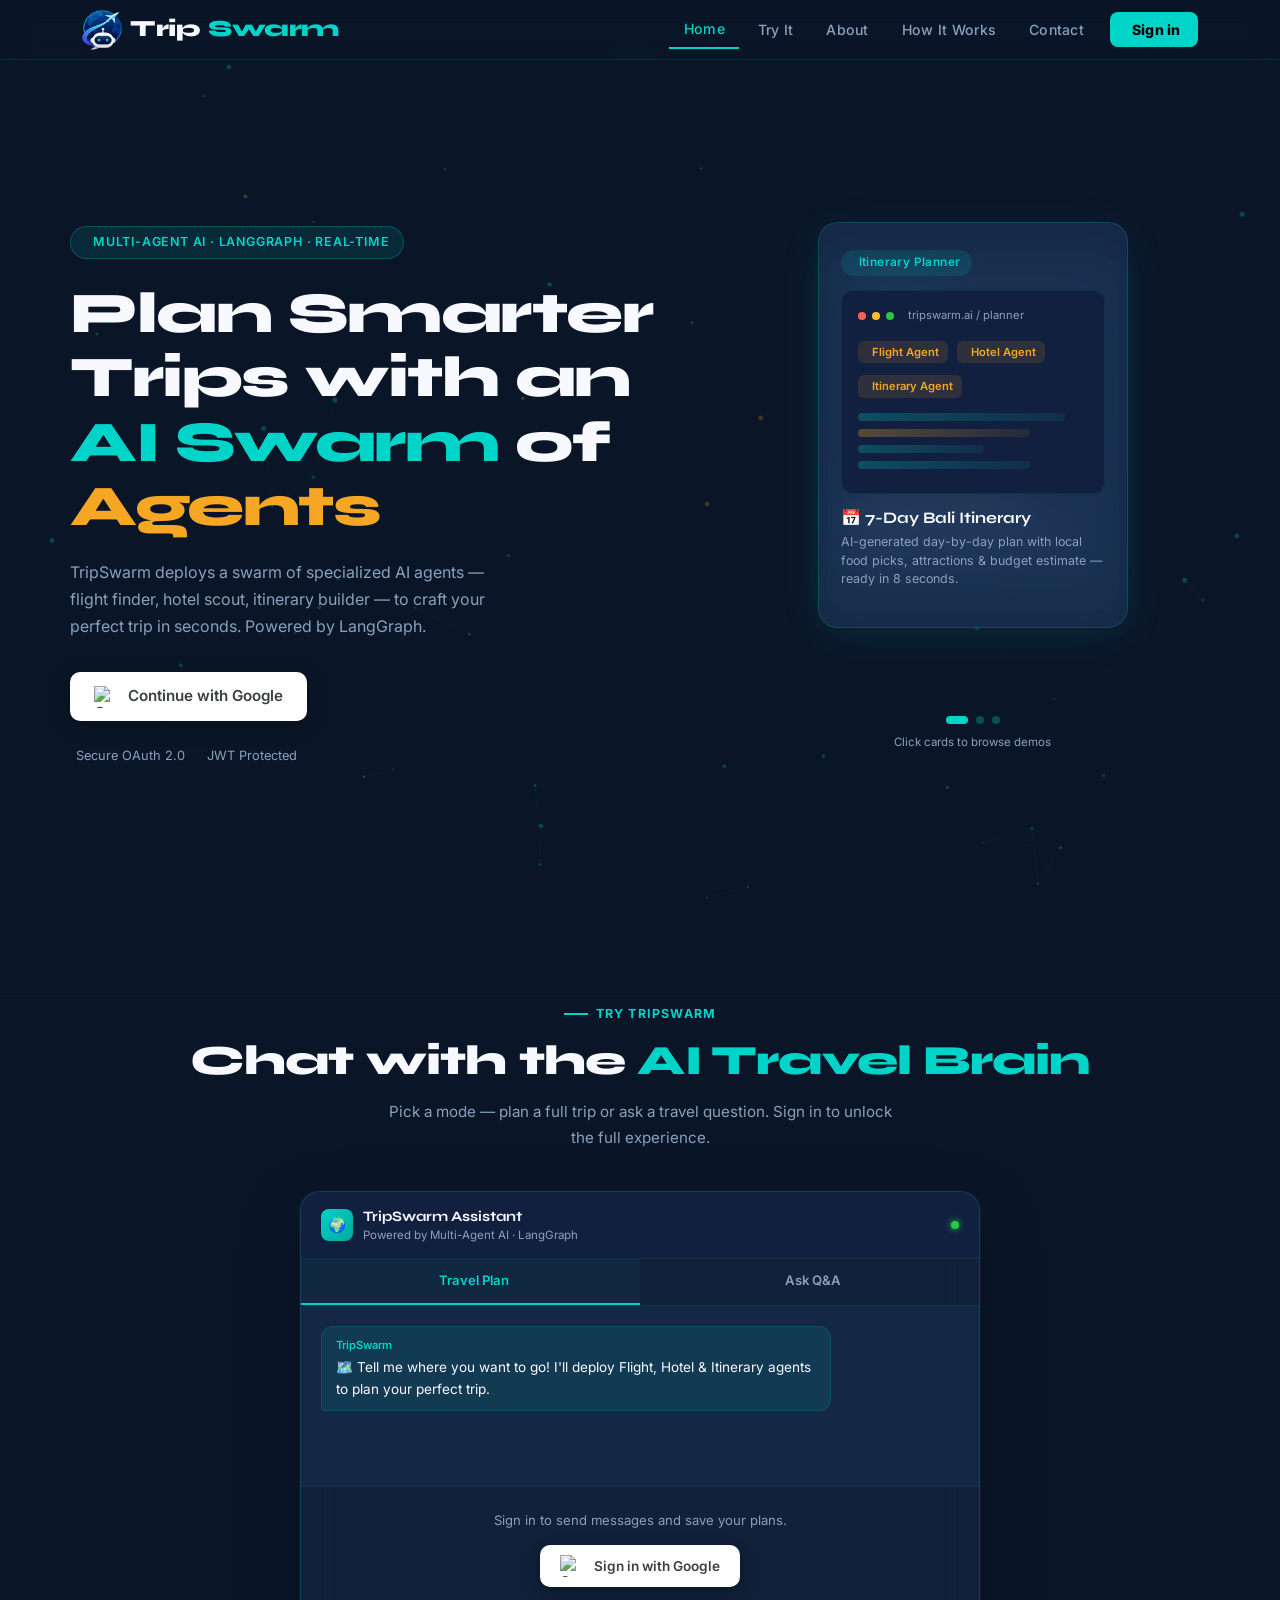
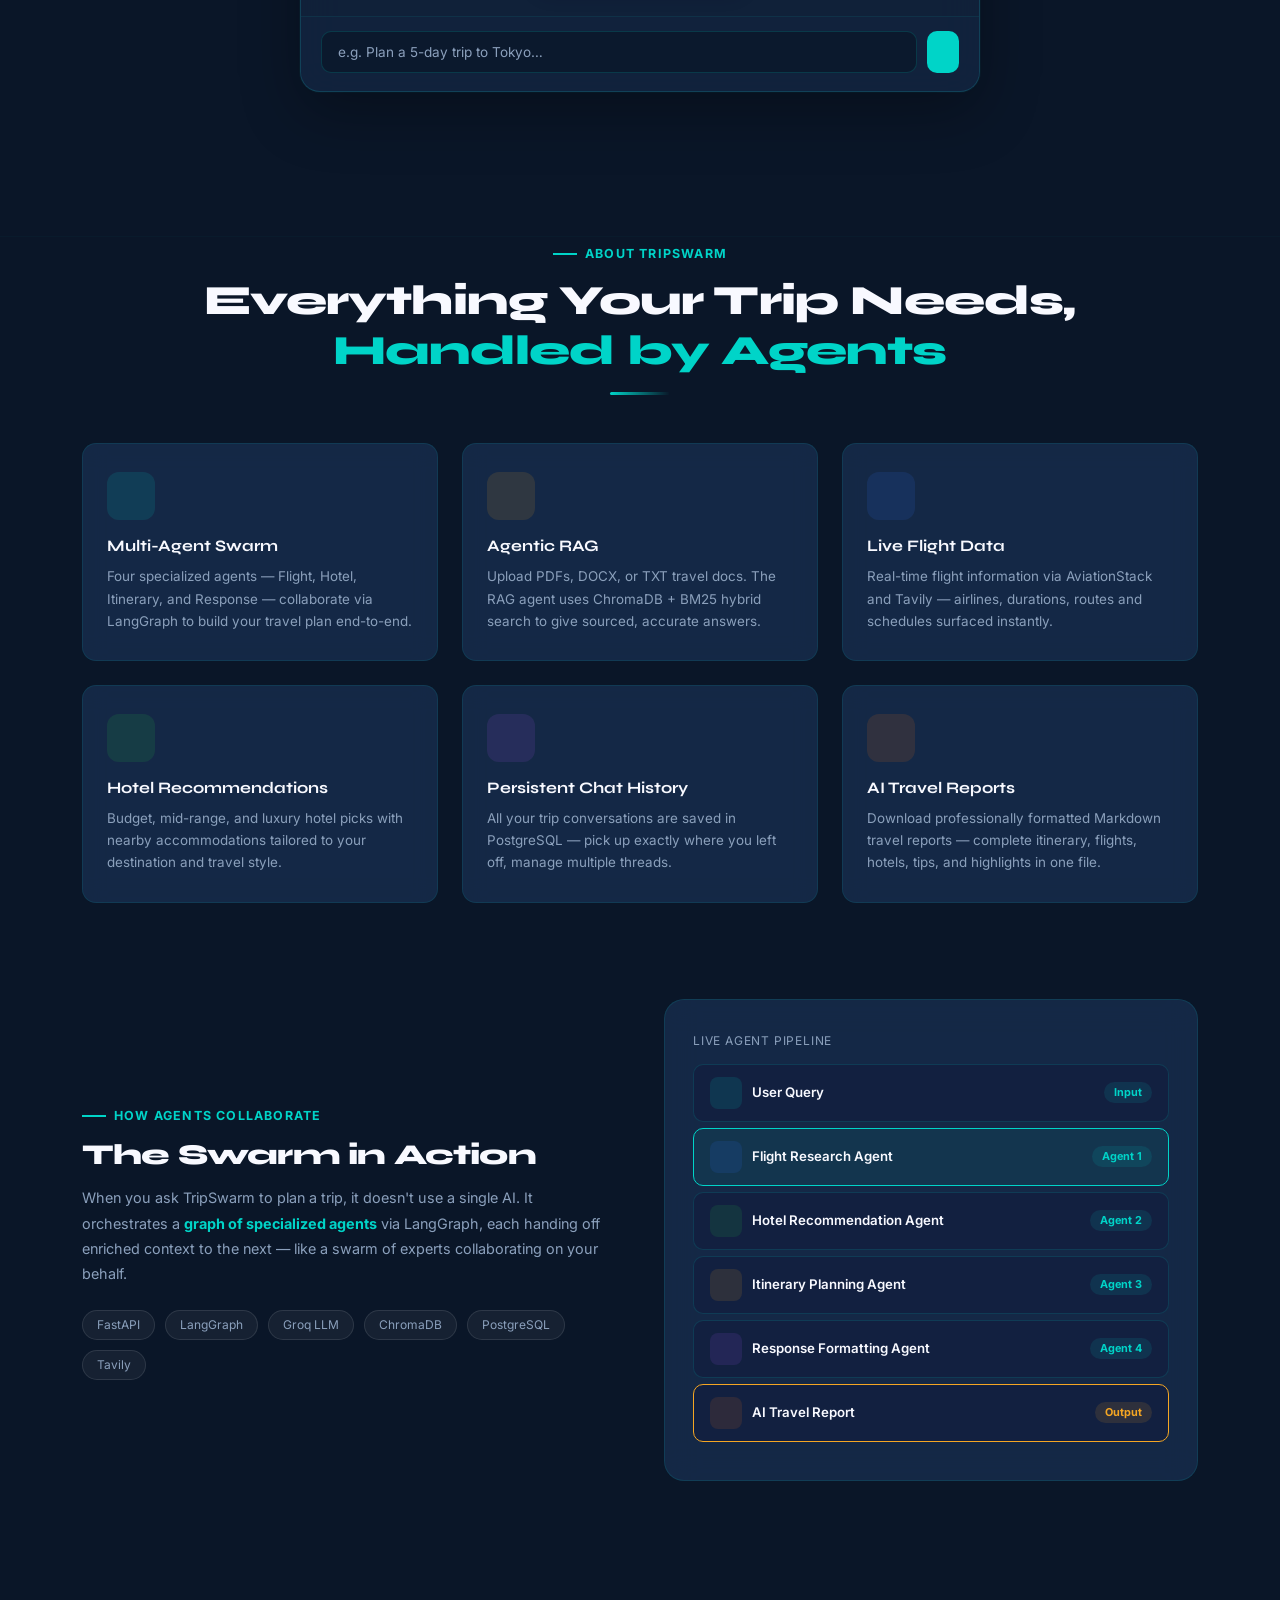
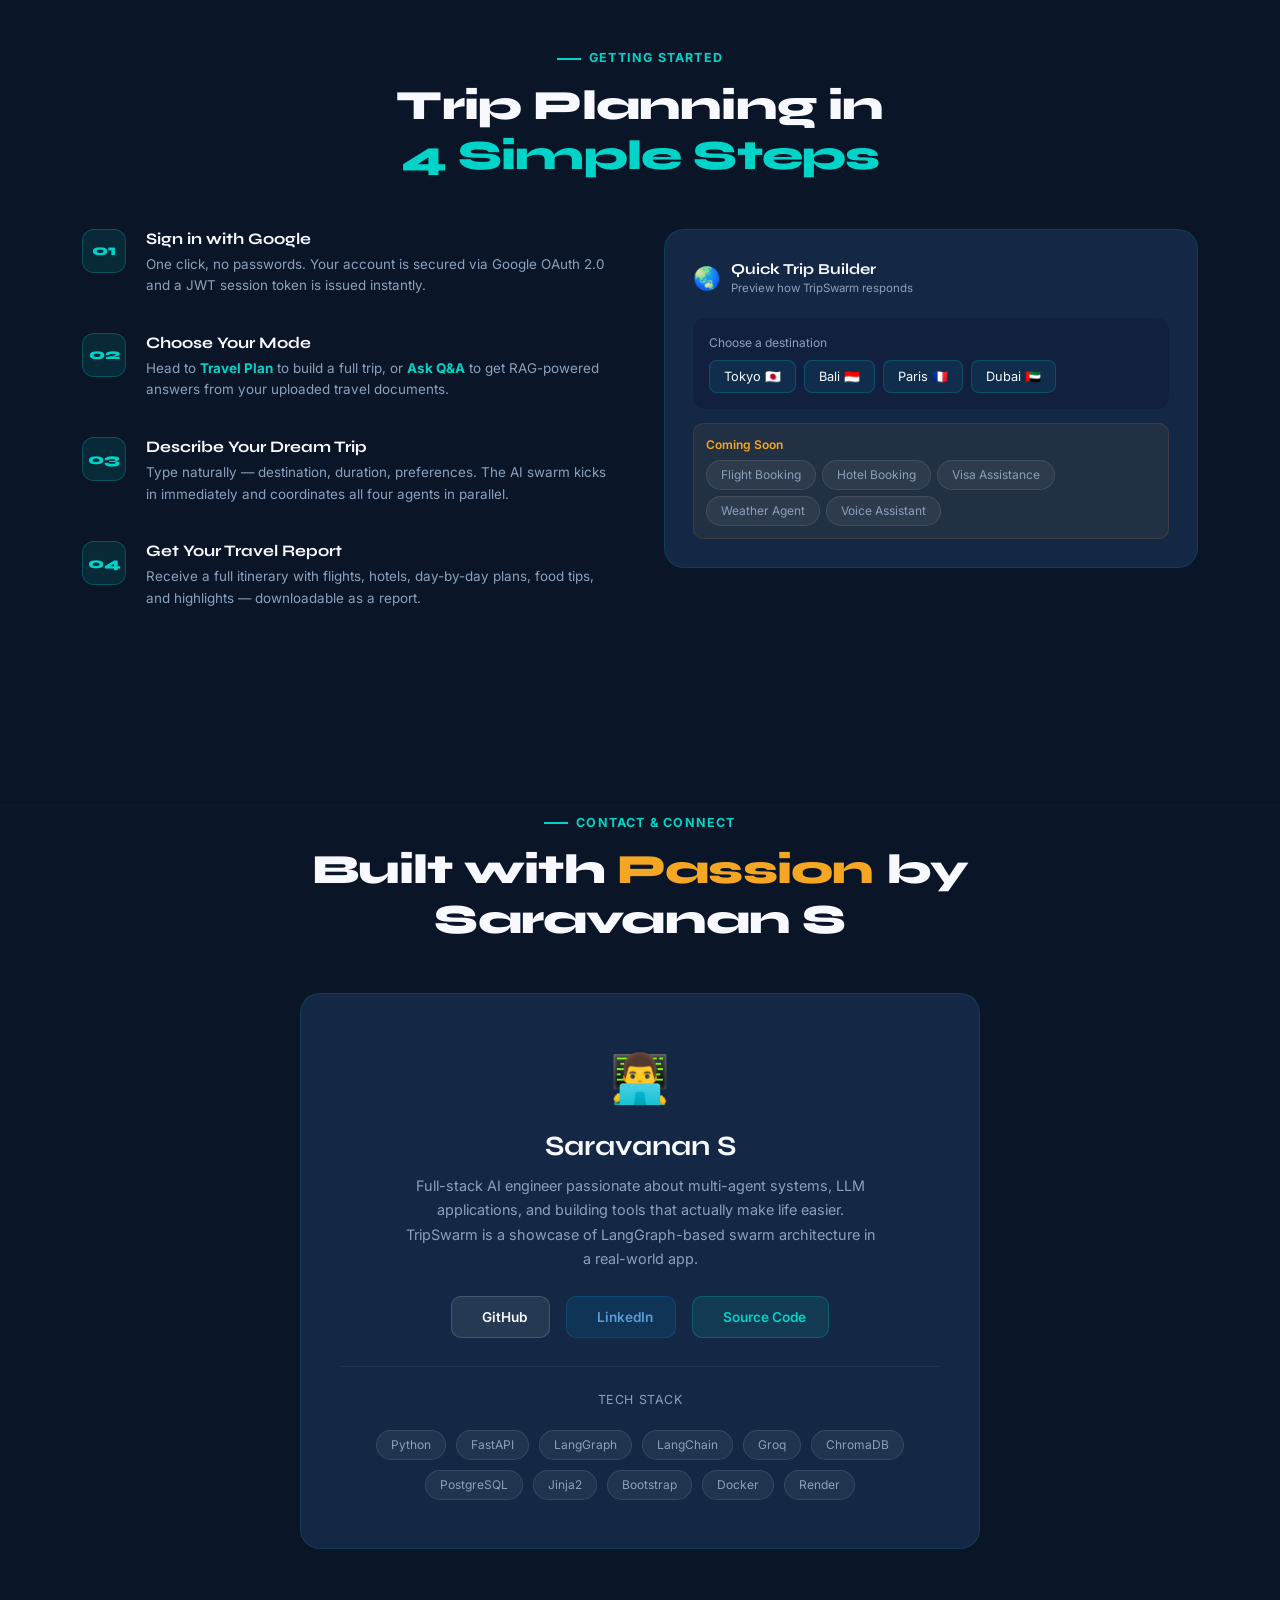
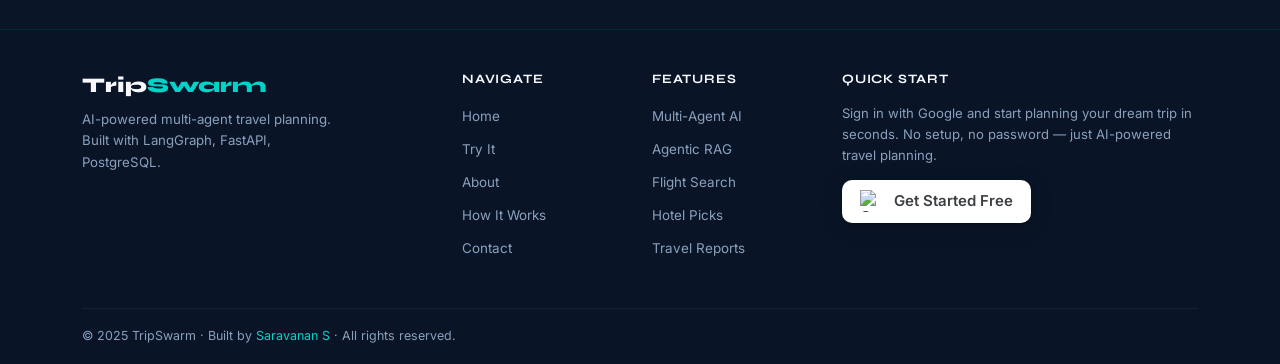
==== templates/index.html @ 218baf34 "Initial Commit" ====
<!DOCTYPE html>
<html lang="en">
<head>
  <meta charset="UTF-8" />
  <meta name="viewport" content="width=device-width, initial-scale=1.0" />
  <title>TripSwarm – AI-Powered Multi-Agent Travel Planner</title>

  <link rel="stylesheet" href="https://cdnjs.cloudflare.com/ajax/libs/bootstrap/5.3.2/css/bootstrap.min.css" />
  <link rel="stylesheet" href="https://cdnjs.cloudflare.com/ajax/libs/bootstrap-icons/1.11.3/font/bootstrap-icons.min.css" />
  <link href="https://fonts.googleapis.com/css2?family=Syne:wght@400;600;700;800&family=Inter:wght@300;400;500;600&display=swap" rel="stylesheet" />
  <link rel="stylesheet" href="/static/css/home.css" rel="stylesheet"/>

</head>
<body>

<canvas id="swarm-canvas"></canvas>

<!-- Terms Modal -->

<div id="terms-modal" role="dialog" aria-modal="true" aria-labelledby="terms-title">
  <div class="terms-modal-inner">
    <h2 id="terms-title">Before you continue</h2>
    <p class="terms-sub">TripSwarm will access the following from your Google account to create and manage your profile:</p>

    <div class="terms-perm-item">
      <span class="icon">👤</span>
      <div>
        <p class="perm-title">Full name</p>
        <p class="perm-sub">Used to personalise your experience</p>
      </div>
    </div>
    <div class="terms-perm-item">
      <span class="icon">✉️</span>
      <div>
        <p class="perm-title">Email address</p>
        <p class="perm-sub">Used as your account identifier</p>
      </div>
    </div>
    <div class="terms-perm-item">
      <span class="icon">🖼️</span>
      <div>
        <p class="perm-title">Profile picture</p>
        <p class="perm-sub">Displayed on your account avatar</p>
      </div>
    </div>

    <p class="terms-note">
      We never sell your data or share it with third parties.<br>
      By continuing you agree to our <a href="/terms">Terms of Service</a>.
    </p>

    <div class="terms-btn-row">
      <button class="terms-cancel" onclick="closeTermsModal()">Cancel</button>
      <a id="terms-agree-btn" href="/auth/login" class="terms-agree">Agree &amp; Continue</a>
    </div>
  </div>
</div>

<!-- Navbar -->

<nav class="ts-navbar" id="mainNav">
  <div class="container">
    <div class="d-flex align-items-center justify-content-between w-100">

      <a class="navbar-brand d-flex align-items-center gap-2" href="/">
        <img
          src="/static/images/Trip_Swarm_Logo.png"
          height="40px"
          width="40px"
          alt="Trip Swarm"
          class="brand-logo"
          onerror="this.style.display='none'; document.getElementById('brand-fb').style.display='flex';"
        />
        Trip<span>Swarm</span>
      </a>

      <!-- Desktop Nav -->

      <ul class="navbar-nav d-none d-lg-flex flex-row align-items-center gap-1 mb-0">
        <li class="nav-item"><a class="nav-link active" href="#home">Home</a></li>
        <li class="nav-item"><a class="nav-link" href="#try-it">Try It</a></li>
        <li class="nav-item"><a class="nav-link" href="#about">About</a></li>
        <li class="nav-item"><a class="nav-link" href="#how-it-works">How It Works</a></li>
        <li class="nav-item"><a class="nav-link" href="#contact">Contact</a></li>
        <li class="nav-item ms-2" id="nav-auth-area">
          <!-- Injected by JS based on session -->
        </li>
      </ul>

      <!-- Mobile Toggler -->

      <button class="navbar-toggler d-lg-none" type="button" data-bs-toggle="collapse" data-bs-target="#mobileMenu">
        <span class="navbar-toggler-icon"></span>
      </button>
    </div>

    <!-- Mobile Menu -->

    <div class="collapse" id="mobileMenu">
      <ul class="navbar-nav pt-3 pb-2 d-flex flex-column gap-1">
        <li class="nav-item"><a class="nav-link" href="#home" onclick="closeMobileMenu()">Home</a></li>
        <li class="nav-item"><a class="nav-link" href="#try-it" onclick="closeMobileMenu()">Try It</a></li>
        <li class="nav-item"><a class="nav-link" href="#about" onclick="closeMobileMenu()">About</a></li>
        <li class="nav-item"><a class="nav-link" href="#how-it-works" onclick="closeMobileMenu()">How It Works</a></li>
        <li class="nav-item"><a class="nav-link" href="#contact" onclick="closeMobileMenu()">Contact</a></li>
        <li class="nav-item mt-2" id="mobile-auth-area">
          <!-- Injected by JS -->
        </li>
      </ul>
    </div>
  </div>
</nav>

<!-- Hero Section -->

<section id="home">
  <div class="container">
    <div class="row align-items-center g-4">

      <!-- Left -->

      <div class="col-lg-7 hero-left reveal">
        <div class="hero-eyebrow">
          <i class="bi bi-lightning-charge-fill"></i>
          Multi-Agent AI · LangGraph · Real-time
        </div>
        <h1 class="hero-title">
          Plan Smarter<br>Trips with an<br>
          <span class="accent">AI Swarm</span> of<br>
          <span class="accent-gold">Agents</span>
        </h1>
        <p class="hero-sub">
          TripSwarm deploys a swarm of specialized AI agents — flight finder, hotel scout, itinerary builder — to craft your perfect trip in seconds. Powered by LangGraph.
        </p>

        <div id="hero-cta-area">
          <!-- Injected by JS -->
        </div>

        <div class="hero-trust" id="hero-trust">
          <div class="hero-trust-pill"><i class="bi bi-shield-lock-fill"></i><span>Secure OAuth 2.0</span></div>
          <div class="hero-trust-pill"><i class="bi bi-lock-fill"></i><span>JWT Protected</span></div>
        </div>
      </div>

      <!-- RIGHT: Carousel -->

      <div class="col-lg-5 hero-right reveal" style="transition-delay:0.1s;">
        <div class="demo-carousel-wrap" id="demoCarousel">
          <div class="demo-card active" data-index="0">
            <div class="card-tag"><i class="bi bi-calendar3"></i> Itinerary Planner</div>
            <div class="card-screen">
              <div class="card-screen-header">
                <div class="dot dot-r"></div><div class="dot dot-y"></div><div class="dot dot-g"></div>
                <span style="color:var(--muted);font-size:0.7rem;margin-left:8px;">tripswarm.ai / planner</span>
              </div>
              <div class="agent-badge"><i class="bi bi-robot"></i> Flight Agent</div>
              <div class="agent-badge"><i class="bi bi-building"></i> Hotel Agent</div>
              <div class="agent-badge"><i class="bi bi-map"></i> Itinerary Agent</div>
              <div style="margin-top:10px;">
                <div class="mock-line long"></div><div class="mock-line med gold"></div>
                <div class="mock-line short"></div><div class="mock-line med"></div>
              </div>
            </div>
            <h3 class="card-title">📅 7-Day Bali Itinerary</h3>
            <p class="card-desc">AI-generated day-by-day plan with local food picks, attractions & budget estimate — ready in 8 seconds.</p>
          </div>
          <div class="demo-card behind1" data-index="1">
            <div class="card-tag"><i class="bi bi-chat-dots"></i> Travel Q&A</div>
            <div class="card-screen">
              <div class="card-screen-header">
                <div class="dot dot-r"></div><div class="dot dot-y"></div><div class="dot dot-g"></div>
                <span style="color:var(--muted);font-size:0.7rem;margin-left:8px;">RAG · ChromaDB + BM25</span>
              </div>
              <div style="font-size:0.72rem;color:var(--muted);margin-bottom:8px;"><span style="color:var(--teal);">You:</span> What's the visa policy for India → Japan?</div>
              <div style="font-size:0.72rem;color:var(--white);"><span style="color:var(--gold);">TripSwarm:</span> Indian passport holders can obtain a Japan tourist visa (Tanki)...</div>
              <div class="mock-line long" style="margin-top:10px;"></div><div class="mock-line short"></div>
            </div>
            <h3 class="card-title">🔍 Agentic RAG Q&A</h3>
            <p class="card-desc">Upload your travel docs. Ask anything. Hybrid semantic + keyword search gives accurate, sourced answers.</p>
          </div>
         
          <div class="demo-card behind2" data-index="2">
            <div class="card-tag"><i class="bi bi-airplane"></i> Flight Finder</div>
            <div class="card-screen">
              <div class="card-screen-header">
                <div class="dot dot-r"></div><div class="dot dot-y"></div><div class="dot dot-g"></div>
                <span style="color:var(--muted);font-size:0.7rem;margin-left:8px;">AviationStack · Tavily</span>
              </div>
              <div style="display:flex;align-items:center;justify-content:space-between;margin-bottom:10px;">
                <span style="font-size:0.82rem;font-weight:700;">MAA → NRT</span>
                <span style="font-size:0.7rem;color:var(--teal);">Multiple carriers</span>
              </div>
              <div class="mock-line long gold"></div><div class="mock-line med"></div>
              <div style="font-size:0.7rem;color:var(--muted);margin-top:8px;">IndiGo · Air Asia · Singapore Airlines...</div>
            </div>
            <h3 class="card-title">✈️ Live Flight Search</h3>
            
            <p class="card-desc">Real-time flight data — airlines, durations, routes and schedules — surfaced by the Flight Research Agent.</p>
          </div>
        </div>
        <div class="carousel-dots" id="carouselDots">
          <div class="c-dot active" onclick="goToCard(0)"></div>
          <div class="c-dot" onclick="goToCard(1)"></div>
          <div class="c-dot" onclick="goToCard(2)"></div>
        </div>
        <p class="swipe-hint"><i class="bi bi-hand-index"></i> Click cards to browse demos</p>
      </div>

    </div>
  </div>
</section>

<!-- Try It -->

<section id="try-it">
  <hr class="divider-line">
  <div class="container">
    <div class="text-center mb-2">
      <div class="section-label mx-auto"><span>Try TripSwarm</span></div>
      <h2 class="section-title reveal">Chat with the <span class="teal">AI Travel Brain</span></h2>
      <p class="section-sub reveal" style="transition-delay:0.1s;">
        Pick a mode — plan a full trip or ask a travel question. Sign in to unlock the full experience.
      </p>
    </div>

    <div class="chat-widget reveal" style="transition-delay:0.15s;">
      <div class="chat-header">
        <div class="chat-logo">🌍</div>
        <div>
          <div class="chat-header-title">TripSwarm Assistant</div>
          <div class="chat-header-sub">Powered by Multi-Agent AI · LangGraph</div>
        </div>
        <div class="chat-status"></div>
      </div>

      <div class="chat-tabs">
        <button class="chat-tab active" id="tabPlan" onclick="switchChatTab('plan')">
          <i class="bi bi-map-fill"></i> Travel Plan
        </button>
        <button class="chat-tab" id="tabQA" onclick="switchChatTab('qa')">
          <i class="bi bi-patch-question-fill"></i> Ask Q&amp;A
        </button>
      </div>

      <div class="chat-messages" id="chatMessages">
        <div class="msg msg-ai">
          <div class="msg-sender">TripSwarm</div>
          <span id="welcomeMsg">🗺️ Tell me where you want to go! I'll deploy Flight, Hotel &amp; Itinerary agents to plan your perfect trip.</span>
        </div>
      </div>

      <div id="chat-bottom-area"></div>
    </div>
  </div>
</section>

<!-- About -->

<section id="about">
  <hr class="divider-line">
  <div class="container">
    <div class="text-center mb-5">
      <div class="section-label mx-auto"><span>About TripSwarm</span></div>
      <h2 class="section-title reveal">Everything Your Trip Needs,<br><span class="teal">Handled by Agents</span></h2>
      <div class="glow-sep mt-3"></div>
    </div>
    <div class="row g-4 mb-5">
      <div class="col-md-6 col-lg-4 reveal"><div class="feature-card h-100">
        <div class="feature-icon icon-teal"><i class="bi bi-robot"></i></div>
        <h4>Multi-Agent Swarm</h4>
        <p>Four specialized agents — Flight, Hotel, Itinerary, and Response — collaborate via LangGraph to build your travel plan end-to-end.</p>
      </div></div>
      <div class="col-md-6 col-lg-4 reveal" style="transition-delay:0.05s;"><div class="feature-card h-100">
        <div class="feature-icon icon-gold"><i class="bi bi-search"></i></div>
        <h4>Agentic RAG</h4>
        <p>Upload PDFs, DOCX, or TXT travel docs. The RAG agent uses ChromaDB + BM25 hybrid search to give sourced, accurate answers.</p>
      </div></div>
      <div class="col-md-6 col-lg-4 reveal" style="transition-delay:0.1s;"><div class="feature-card h-100">
        <div class="feature-icon icon-blue"><i class="bi bi-airplane-fill"></i></div>
        <h4>Live Flight Data</h4>
        
        <p>Real-time flight information via AviationStack and Tavily — airlines, durations, routes and schedules surfaced instantly.</p>
      </div></div>
      <div class="col-md-6 col-lg-4 reveal" style="transition-delay:0.05s;"><div class="feature-card h-100">
        <div class="feature-icon icon-green"><i class="bi bi-building"></i></div>
        <h4>Hotel Recommendations</h4>
        <p>Budget, mid-range, and luxury hotel picks with nearby accommodations tailored to your destination and travel style.</p>
      </div></div>
      <div class="col-md-6 col-lg-4 reveal" style="transition-delay:0.1s;"><div class="feature-card h-100">
        <div class="feature-icon icon-purple"><i class="bi bi-chat-square-dots-fill"></i></div>
        <h4>Persistent Chat History</h4>
        <p>All your trip conversations are saved in PostgreSQL — pick up exactly where you left off, manage multiple threads.</p>
      </div></div>
      <div class="col-md-6 col-lg-4 reveal" style="transition-delay:0.15s;"><div class="feature-card h-100">
        <div class="feature-icon icon-orange"><i class="bi bi-file-earmark-pdf-fill"></i></div>
        <h4>AI Travel Reports</h4>
        <p>Download professionally formatted Markdown travel reports — complete itinerary, flights, hotels, tips, and highlights in one file.</p>
      </div></div>
    </div>

    <!-- Agent Flow -->

    <div class="row align-items-center g-5 mt-2">
      <div class="col-lg-6 reveal">
        <div class="section-label"><span>How Agents Collaborate</span></div>
        <h3 class="section-title" style="font-size:1.8rem;">The Swarm in Action</h3>
        <p style="color:var(--muted);font-size:0.9rem;line-height:1.75;margin-top:0.8rem;">
          When you ask TripSwarm to plan a trip, it doesn't use a single AI. It orchestrates a <strong style="color:var(--teal);">graph of specialized agents</strong> via LangGraph, each handing off enriched context to the next — like a swarm of experts collaborating on your behalf.
        </p>
        <div class="tech-stack-row" style="justify-content:flex-start;margin-top:1.5rem;">
          <span class="tech-pill">FastAPI</span><span class="tech-pill">LangGraph</span>
          <span class="tech-pill">Groq LLM</span><span class="tech-pill">ChromaDB</span>
          <span class="tech-pill">PostgreSQL</span><span class="tech-pill">Tavily</span>
        </div>
      </div>
      <div class="col-lg-6 reveal" style="transition-delay:0.1s;">
        <div class="agent-flow">
          <p style="color:var(--muted);font-size:0.75rem;margin-bottom:14px;text-transform:uppercase;letter-spacing:0.8px;">Live agent pipeline</p>
          <div class="agent-node" id="nodeUser"><div class="node-icon icon-teal"><i class="bi bi-person-fill"></i></div><span>User Query</span><span class="flow-badge">Input</span></div>
          <div class="node-arrow"><i class="bi bi-arrow-down"></i></div>
          <div class="agent-node" id="nodeFlight"><div class="node-icon icon-blue"><i class="bi bi-airplane-fill"></i></div><span>Flight Research Agent</span><span class="flow-badge">Agent 1</span></div>
          <div class="node-arrow"><i class="bi bi-arrow-down"></i></div>
          <div class="agent-node" id="nodeHotel"><div class="node-icon icon-green"><i class="bi bi-building"></i></div><span>Hotel Recommendation Agent</span><span class="flow-badge">Agent 2</span></div>
          <div class="node-arrow"><i class="bi bi-arrow-down"></i></div>
          <div class="agent-node" id="nodeItinerary"><div class="node-icon icon-gold"><i class="bi bi-map-fill"></i></div><span>Itinerary Planning Agent</span><span class="flow-badge">Agent 3</span></div>
          <div class="node-arrow"><i class="bi bi-arrow-down"></i></div>
          <div class="agent-node" id="nodeResponse"><div class="node-icon icon-purple"><i class="bi bi-file-earmark-text-fill"></i></div><span>Response Formatting Agent</span><span class="flow-badge">Agent 4</span></div>
          <div class="node-arrow"><i class="bi bi-arrow-down"></i></div>
          <div class="agent-node" id="nodeOutput" style="border-color:var(--gold);"><div class="node-icon icon-orange"><i class="bi bi-download"></i></div><span>AI Travel Report</span><span class="flow-badge" style="background:rgba(245,166,35,0.12);color:var(--gold);">Output</span></div>
        </div>
      </div>
    </div>
  </div>
</section>

<!-- How it Works -->
 
<section id="how-it-works">
  <hr class="divider-line">
  <div class="container">
    <div class="text-center mb-5">
      <div class="section-label mx-auto"><span>Getting Started</span></div>
      <h2 class="section-title reveal">Trip Planning in<br><span class="teal">4 Simple Steps</span></h2>
    </div>
    <div class="row g-5 align-items-start">
      <div class="col-lg-6 reveal">
        <div class="step-item"><div class="step-num">01</div><div class="step-content"><h4>Sign in with Google</h4><p>One click, no passwords. Your account is secured via Google OAuth 2.0 and a JWT session token is issued instantly.</p></div></div>
        
        <div class="step-item"><div class="step-num">02</div><div class="step-content"><h4>Choose Your Mode</h4><p>Head to <strong style="color:var(--teal);">Travel Plan</strong> to build a full trip, or <strong style="color:var(--teal);">Ask Q&amp;A</strong> to get RAG-powered answers from your uploaded travel documents.</p></div></div>
        <div class="step-item"><div class="step-num">03</div><div class="step-content"><h4>Describe Your Dream Trip</h4><p>Type naturally — destination, duration, preferences. The AI swarm kicks in immediately and coordinates all four agents in parallel.</p></div></div>
        <div class="step-item"><div class="step-num">04</div><div class="step-content"><h4>Get Your Travel Report</h4><p>Receive a full itinerary with flights, hotels, day-by-day plans, food tips, and highlights — downloadable as a report.</p></div></div>
      </div>

      <!-- Quick Trip Builder -->
      <div class="col-lg-6 reveal" style="transition-delay:0.1s;">
        <div style="background:var(--card-bg);border:1px solid rgba(0,212,200,0.12);border-radius:20px;padding:28px;backdrop-filter:blur(16px);">
          <div style="display:flex;align-items:center;gap:10px;margin-bottom:20px;">
            <span style="font-size:1.4rem;">🌏</span>
            <div>
              <div style="font-family:'Syne',sans-serif;font-weight:700;font-size:0.95rem;">Quick Trip Builder</div>
              <div style="color:var(--muted);font-size:0.72rem;">Preview how TripSwarm responds</div>
            </div>
          </div>

          <div style="background:var(--navy-mid);border-radius:12px;padding:16px;margin-bottom:14px;">
            <div style="font-size:0.75rem;color:var(--muted);margin-bottom:8px;">Choose a destination</div>
            <div style="display:flex;gap:8px;flex-wrap:wrap;" id="destBtns">
              <button class="dest-btn" onclick="pickDest('Tokyo 🇯🇵')">Tokyo 🇯🇵</button>
              <button class="dest-btn" onclick="pickDest('Bali 🇮🇩')">Bali 🇮🇩</button>
              <button class="dest-btn" onclick="pickDest('Paris 🇫🇷')">Paris 🇫🇷</button>
              <button class="dest-btn" onclick="pickDest('Dubai 🇦🇪')">Dubai 🇦🇪</button>
            </div>
          </div>

          <div id="destPreview" style="display:none;background:rgba(0,212,200,0.06);border:1px solid rgba(0,212,200,0.15);border-radius:12px;padding:16px;">
            <div style="font-size:0.72rem;color:var(--teal);font-weight:600;margin-bottom:8px;">TRIPSWARM PREVIEW</div>
            <div id="destPreviewText" style="font-size:0.83rem;line-height:1.65;color:var(--white);margin-bottom:14px;"></div>
            <div id="dest-cta-area"></div>
          </div>

          <div style="margin-top:14px;padding:12px;background:rgba(245,166,35,0.06);border-radius:10px;border:1px solid rgba(245,166,35,0.12);">
            <div style="font-size:0.75rem;color:var(--gold);font-weight:600;margin-bottom:6px;"><i class="bi bi-stars"></i> Coming Soon</div>
            <div style="display:flex;flex-wrap:wrap;gap:6px;">
              <span class="tech-pill">Flight Booking</span><span class="tech-pill">Hotel Booking</span>
              <span class="tech-pill">Visa Assistance</span><span class="tech-pill">Weather Agent</span>
              <span class="tech-pill">Voice Assistant</span>
            </div>
          </div>
        </div>
      </div>
    </div>
  </div>
</section>

<!-- Contact -->
<section id="contact">
  <hr class="divider-line">
  <div class="container">
    <div class="text-center mb-5">
      <div class="section-label mx-auto"><span>Contact & Connect</span></div>
      <h2 class="section-title reveal">Built with <span class="gold">Passion</span> by<br>Saravanan S</h2>
    </div>
    <div class="contact-card reveal">
      <div style="font-size:3rem;margin-bottom:16px;">👨‍💻</div>
      <h3 style="font-family:'Syne',sans-serif;font-weight:700;margin-bottom:10px;">Saravanan S</h3>
      <p style="color:var(--muted);font-size:0.9rem;line-height:1.7;max-width:480px;margin:0 auto 8px;">
        Full-stack AI engineer passionate about multi-agent systems, LLM applications, and building tools that actually make life easier. TripSwarm is a showcase of LangGraph-based swarm architecture in a real-world app.
      </p>
      <div class="contact-links">
        <a href="https://github.com/Saravanan131201" target="_blank" class="contact-link github"><i class="bi bi-github"></i> GitHub</a>
        <a href="https://www.linkedin.com/in/saravanan-s1312" target="_blank" class="contact-link linkedin"><i class="bi bi-linkedin"></i> LinkedIn</a>
        <a href="https://github.com/Saravanan131201/Tripswarm-using-Langgraph" target="_blank" class="contact-link email"><i class="bi bi-code-square"></i> Source Code</a>
      </div>
      <div style="margin-top:28px;padding-top:24px;border-top:1px solid rgba(255,255,255,0.06);">
        <p style="color:var(--muted);font-size:0.78rem;margin-bottom:14px;text-transform:uppercase;letter-spacing:0.6px;">Tech Stack</p>
        <div class="tech-stack-row">
          <span class="tech-pill">Python</span><span class="tech-pill">FastAPI</span>
          <span class="tech-pill">LangGraph</span><span class="tech-pill">LangChain</span>
          <span class="tech-pill">Groq</span><span class="tech-pill">ChromaDB</span>
          <span class="tech-pill">PostgreSQL</span><span class="tech-pill">Jinja2</span>
          <span class="tech-pill">Bootstrap</span><span class="tech-pill">Docker</span>
          <span class="tech-pill">Render</span>
        </div>
      </div>
    </div>
  </div>
</section>

<!-- Footer -->
<footer class="ts-footer">
  <div class="container">
    <div class="row g-4">
      <div class="col-lg-4 col-md-6">
        <div class="footer-brand">Trip<span>Swarm</span></div>
        <p class="footer-tagline">AI-powered multi-agent travel planning. Built with LangGraph, FastAPI, PostgreSQL.</p>
        <div class="footer-social">
          <a href="https://github.com/Saravanan131201" target="_blank"><i class="bi bi-github"></i></a>
          <a href="https://www.linkedin.com/in/saravanan-s1312" target="_blank"><i class="bi bi-linkedin"></i></a>
          <a href="https://github.com/Saravanan131201/Tripswarm-using-Langgraph" target="_blank"><i class="bi bi-code-square"></i></a>
        </div>
      </div>
      <div class="col-lg-2 col-md-3 col-6">
        <div class="footer-heading">Navigate</div>
        <ul class="footer-links">
          <li><a href="#home">Home</a></li><li><a href="#try-it">Try It</a></li>
          <li><a href="#about">About</a></li><li><a href="#how-it-works">How It Works</a></li>
          <li><a href="#contact">Contact</a></li>
        </ul>
      </div>
      <div class="col-lg-2 col-md-3 col-6">
        <div class="footer-heading">Features</div>
        <ul class="footer-links">
          <li><a href="#about">Multi-Agent AI</a></li><li><a href="#about">Agentic RAG</a></li>
          <li><a href="#about">Flight Search</a></li><li><a href="#about">Hotel Picks</a></li>
          <li><a href="#about">Travel Reports</a></li>
        </ul>
      </div>
      <div class="col-lg-4 col-md-6">
        <div class="footer-heading">Quick Start</div>
        <p style="color:var(--muted);font-size:0.82rem;line-height:1.6;margin-bottom:14px;">
          Sign in with Google and start planning your dream trip in seconds. No setup, no password — just AI-powered travel planning.
        </p>
        <div id="footer-cta-area"></div>
      </div>
    </div>
    <div class="footer-bottom">
      <p>© 2025 TripSwarm · Built by <a href="https://github.com/Saravanan131201" target="_blank" style="color:var(--teal);text-decoration:none;">Saravanan S</a> · All rights reserved.</p>
      <div class="footer-social">
        <a href="https://github.com/Saravanan131201" target="_blank"><i class="bi bi-github"></i></a>
        <a href="https://www.linkedin.com/in/saravanan-s1312" target="_blank"><i class="bi bi-linkedin"></i></a>
      </div>
    </div>
  </div>
</footer>

<div id="ts-toast">
  <i class="bi bi-info-circle-fill" style="color:var(--teal);"></i>
  <span id="toastMsg"></span>
</div>

<script src="https://cdnjs.cloudflare.com/ajax/libs/bootstrap/5.3.2/js/bootstrap.bundle.min.js"></script>
<script src="/static/js/home.js"></script>

</body>
</html>
---- static/css/home.css ----
:root {
    --navy:      #0A1628;
    --navy-mid:  #122040;
    --slate:     #1E3A5F;
    --teal:      #00D4C8;
    --teal-dim:  #00a89e;
    --gold:      #F5A623;
    --white:     #F8F9FF;
    --muted:     #8BA0BC;
    --glass:     rgba(10,22,40,0.82);
    --card-bg:   rgba(30,58,95,0.55);
    --radius:    14px;
    --shadow:    0 8px 40px rgba(0,212,200,0.08);
}

*, *::before, *::after { box-sizing: border-box; margin: 0; padding: 0; }
html { scroll-behavior: smooth; }

body {
    font-family: 'Inter', sans-serif;
    background: var(--navy);
    color: var(--white);
    overflow-x: hidden;
}

h1, h2, h3, h4, .display-font { font-family: 'Syne', sans-serif; }

#swarm-canvas {
    position: fixed; top: 0; left: 0;
    width: 100%; height: 100%;
    z-index: 0; pointer-events: none; opacity: 0.35;
}

/* Navbar */
.ts-navbar {
    position: fixed; top: 0; left: 0; right: 0;
    z-index: 1000;
    background: var(--glass);
    backdrop-filter: blur(16px);
    -webkit-backdrop-filter: blur(16px);
    border-bottom: 1px solid rgba(0,212,200,0.12);
    transition: background 0.3s;
    padding: 0.6rem 0;
}
.ts-navbar.scrolled {
    background: rgba(10,22,40,0.97);
    box-shadow: 0 2px 24px rgba(0,0,0,0.4);
}
.navbar-brand {
    font-family: 'Syne', sans-serif; font-weight: 800; font-size: 1.45rem;
    color: var(--white) !important; letter-spacing: -0.5px; text-decoration: none;
}
.navbar-brand span { color: var(--teal); }
.ts-navbar .nav-link {
    color: var(--muted) !important; font-weight: 500; font-size: 0.88rem;
    letter-spacing: 0.3px; transition: color 0.2s; padding: 0.5rem 0.9rem !important;
}
.ts-navbar .nav-link:hover,
.ts-navbar .nav-link.active { color: var(--teal) !important; }
.ts-navbar .nav-link.active { border-bottom: 2px solid var(--teal); }


.nav-cta {
    background: var(--teal);
    color: #000000 !important;          
    border-radius: 8px;
    font-weight: 800 !important;       
    font-size: 0.88rem !important;
    padding: 0.45rem 1.1rem !important;
    transition: background 0.2s, transform 0.15s !important;
    text-decoration: none;
    letter-spacing: 0.2px;
}
.nav-cta:hover {
    background: var(--teal-dim) !important;
    color: #000000 !important;
    transform: translateY(-1px);
}

.nav-logout {
    background: rgba(239,68,68,0.15);
    border: 1px solid rgba(239,68,68,0.35);
    color: #ff8a8a !important;          /* brighter red text */
    border-radius: 8px; font-weight: 700 !important;
    padding: 0.45rem 1.1rem !important;
    transition: background 0.2s !important;
    text-decoration: none;
}
.nav-logout:hover {
    background: rgba(239,68,68,0.28) !important;
    color: #ffb3b3 !important;
}

.nav-user-pill {
    display: inline-flex; align-items: center; gap: 8px;
    background: rgba(0,212,200,0.08);
    border: 1px solid rgba(0,212,200,0.2);
    border-radius: 100px; padding: 5px 14px 5px 8px;
    font-size: 0.82rem; color: var(--white);
}
.nav-user-pill img {
    width: 22px; height: 22px; border-radius: 50%; object-fit: cover;
}
.nav-user-pill .avatar-init {
    width: 22px; height: 22px; border-radius: 50%;
    background: var(--teal); color: var(--navy);
    display: flex; align-items: center; justify-content: center;
    font-size: 0.7rem; font-weight: 700;
}

.navbar-toggler { border: none; outline: none !important; box-shadow: none !important; }
.navbar-toggler-icon {
    background-image: url("data:image/svg+xml,%3csvg xmlns='http://www.w3.org/2000/svg' viewBox='0 0 30 30'%3e%3cpath stroke='%2300D4C8' stroke-width='2' d='M4 7h22M4 15h22M4 23h22'/%3e%3c/svg%3e");
}

/* ── Hero ── */
#home {
    min-height: 100vh; padding-top: 90px;
    position: relative; z-index: 1;
    display: flex; align-items: center;
}
.hero-left { padding: 2rem 1rem 2rem 0; }
.hero-eyebrow {
    display: inline-flex; align-items: center; gap: 8px;
    background: rgba(0,212,200,0.1); border: 1px solid rgba(0,212,200,0.25);
    color: var(--teal); border-radius: 100px; padding: 6px 14px;
    font-size: 0.78rem; font-weight: 600; letter-spacing: 0.8px;
    text-transform: uppercase; margin-bottom: 1.4rem;
}
.hero-title {
    font-size: clamp(2.2rem, 5vw, 3.6rem); font-weight: 800;
    line-height: 1.12; margin-bottom: 1.2rem; letter-spacing: -1.5px;
}
.hero-title .accent { color: var(--teal); }
.hero-title .accent-gold { color: var(--gold); }
.hero-sub {
    color: var(--muted); font-size: 1rem; line-height: 1.7;
    margin-bottom: 2rem; max-width: 420px;
}

/* logged-in hero CTA */
.hero-logged-in-cta {
    display: inline-flex; align-items: center; gap: 12px;
    background: var(--teal); color: var(--navy);
    font-family: 'Inter', sans-serif; font-size: 0.95rem;
    font-weight: 700; border: none; border-radius: 10px;
    padding: 13px 28px; cursor: pointer; text-decoration: none;
    box-shadow: 0 4px 20px rgba(0,212,200,0.25);
    transition: transform 0.18s, box-shadow 0.18s;
}
.hero-logged-in-cta:hover {
    transform: translateY(-2px);
    box-shadow: 0 8px 30px rgba(0,212,200,0.35);
    color: var(--navy); text-decoration: none;
}

.google-btn {
    display: inline-flex; align-items: center; gap: 12px;
    background: #fff; color: #3c4043;
    font-family: 'Inter', sans-serif; font-size: 0.95rem; font-weight: 600;
    border: none; border-radius: 10px; padding: 13px 24px; cursor: pointer;
    box-shadow: 0 4px 20px rgba(0,0,0,0.25), 0 1px 4px rgba(0,0,0,0.2);
    transition: transform 0.18s, box-shadow 0.18s; text-decoration: none;
}
.google-btn:hover {
    transform: translateY(-2px); box-shadow: 0 8px 30px rgba(0,0,0,0.3);
    color: #3c4043; text-decoration: none;
}
.google-btn svg { width: 22px; height: 22px; flex-shrink: 0; }

.hero-trust { display: flex; align-items: center; gap: 16px; margin-top: 1.4rem; flex-wrap: wrap; }
.hero-trust-pill { display: flex; align-items: center; gap: 6px; color: var(--muted); font-size: 0.8rem; }
.hero-trust-pill i { color: var(--teal); font-size: 0.85rem; }

/* ── Card Carousal ── */
.hero-right { position: relative; padding: 2rem 0; }
.demo-carousel-wrap { position: relative; height: 480px; perspective: 1200px; }
.demo-card {
    position: absolute; top: 0; left: 50%; width: 310px;
    transform: translateX(-50%);
    background: var(--card-bg); border: 1px solid rgba(0,212,200,0.18);
    border-radius: 20px; padding: 22px;
    backdrop-filter: blur(20px); -webkit-backdrop-filter: blur(20px);
    box-shadow: var(--shadow);
    transition: all 0.6s cubic-bezier(0.34,1.3,0.64,1);
    cursor: pointer; user-select: none;
}
.demo-card.active {
    transform: translateX(-50%) translateY(0) rotateX(0deg) scale(1);
    opacity: 1; z-index: 3;
}
.demo-card.behind1 {
    transform: translateX(-50%) translateY(18px) scale(0.93) rotateX(2deg);
    opacity: 0.7; z-index: 2;
}
.demo-card.behind2 {
    transform: translateX(-50%) translateY(32px) scale(0.86) rotateX(4deg);
    opacity: 0.4; z-index: 1;
}
.demo-card.exit-left {
    transform: translateX(calc(-50% - 340px)) rotateY(-20deg) scale(0.85);
    opacity: 0; z-index: 0;
}
.card-tag {
    display: inline-flex; align-items: center; gap: 6px;
    background: rgba(0,212,200,0.12); color: var(--teal);
    border-radius: 100px; padding: 4px 12px;
    font-size: 0.74rem; font-weight: 600; letter-spacing: 0.4px; margin-bottom: 14px;
}
.card-screen {
    background: var(--navy-mid); border-radius: 12px; padding: 16px;
    margin-bottom: 14px; border: 1px solid rgba(0,212,200,0.08);
    min-height: 140px; position: relative; overflow: hidden;
}
.card-screen-header { display: flex; align-items: center; gap: 6px; margin-bottom: 10px; }
.dot { width: 8px; height: 8px; border-radius: 50%; }
.dot-r { background: #ff5f57; } .dot-y { background: #febc2e; } .dot-g { background: #28c840; }
.mock-line {
    height: 8px; border-radius: 4px;
    background: linear-gradient(90deg, rgba(0,212,200,0.25), rgba(0,212,200,0.08));
    margin-bottom: 8px;
}
.mock-line.short { width: 55%; } .mock-line.med { width: 75%; } .mock-line.long { width: 90%; }
.mock-line.gold { background: linear-gradient(90deg, rgba(245,166,35,0.3), rgba(245,166,35,0.08)); }
.agent-badge {
    display: inline-flex; align-items: center; gap: 5px;
    background: rgba(245,166,35,0.12); color: var(--gold);
    border-radius: 6px; padding: 3px 9px; font-size: 0.7rem;
    font-weight: 600; margin-right: 5px; margin-bottom: 5px;
}
.card-title { font-family: 'Syne', sans-serif; font-weight: 700; font-size: 1rem; margin-bottom: 6px; }
.card-desc { color: var(--muted); font-size: 0.78rem; line-height: 1.5; }
.carousel-dots { display: flex; justify-content: center; gap: 8px; margin-top: 14px; }
.c-dot {
    width: 8px; height: 8px; border-radius: 50%;
    background: rgba(0,212,200,0.3); cursor: pointer; transition: all 0.3s;
}
.c-dot.active { background: var(--teal); width: 22px; border-radius: 4px; }
.swipe-hint {
    text-align: center; color: var(--muted); font-size: 0.72rem; margin-top: 10px;
    animation: fade-pulse 2.5s ease-in-out infinite;
}
@keyframes fade-pulse { 0%, 100% { opacity: 0.4; } 50% { opacity: 0.85; } }

/* ── Try it section ── */
#try-it { position: relative; z-index: 1; padding: 6rem 0 4rem; }

.section-label {
    display: inline-flex; align-items: center; gap: 8px;
    color: var(--teal); font-size: 0.78rem; font-weight: 700;
    letter-spacing: 1.2px; text-transform: uppercase; margin-bottom: 0.8rem;
}
.section-label::before { content: ''; display: block; width: 24px; height: 2px; background: var(--teal); }
.section-title {
    font-size: clamp(1.7rem, 4vw, 2.6rem); font-weight: 800;
    line-height: 1.2; letter-spacing: -0.8px; margin-bottom: 0.8rem;
}
.section-sub { color: var(--muted); font-size: 0.95rem; line-height: 1.7; max-width: 520px; margin: 0 auto 2.5rem; }

/* Chat widget */
.chat-widget {
    background: var(--card-bg); border: 1px solid rgba(0,212,200,0.14);
    border-radius: 20px; backdrop-filter: blur(20px);
    -webkit-backdrop-filter: blur(20px); overflow: hidden;
    max-width: 680px; margin: 0 auto;
    box-shadow: 0 20px 60px rgba(0,0,0,0.3), 0 0 0 1px rgba(0,212,200,0.05);
}
.chat-header {
    background: var(--navy-mid); padding: 14px 20px;
    border-bottom: 1px solid rgba(0,212,200,0.1);
    display: flex; align-items: center; gap: 10px;
}
.chat-logo {
    width: 32px; height: 32px;
    background: linear-gradient(135deg, var(--teal), var(--teal-dim));
    border-radius: 8px; display: flex; align-items: center; justify-content: center; font-size: 0.9rem;
}
.chat-header-title { font-family: 'Syne', sans-serif; font-weight: 700; font-size: 0.9rem; }
.chat-header-sub { color: var(--muted); font-size: 0.72rem; }
.chat-status {
    width: 8px; height: 8px; border-radius: 50%;
    background: #28c840; box-shadow: 0 0 6px #28c840; margin-left: auto; flex-shrink: 0;
}
.chat-tabs {
    display: flex; border-bottom: 1px solid rgba(0,212,200,0.1);
    background: rgba(10,22,40,0.4);
}
.chat-tab {
    flex: 1; padding: 12px 16px; font-size: 0.82rem; font-weight: 600;
    color: var(--muted); cursor: pointer; border: none; background: transparent;
    transition: all 0.2s; border-bottom: 2px solid transparent;
    display: flex; align-items: center; justify-content: center; gap: 7px;
}
.chat-tab.active { color: var(--teal); border-bottom-color: var(--teal); background: rgba(0,212,200,0.04); }
.chat-tab:hover { color: var(--white); }
.chat-messages {
    padding: 20px; min-height: 180px;
    display: flex; flex-direction: column; gap: 12px;
}
.msg {
    max-width: 80%; border-radius: 12px; padding: 10px 14px;
    font-size: 0.85rem; line-height: 1.55; animation: msg-in 0.3s ease;
}
@keyframes msg-in { from { opacity: 0; transform: translateY(8px); } to { opacity: 1; transform: translateY(0); } }
.msg-ai {
    background: rgba(0,212,200,0.1); border: 1px solid rgba(0,212,200,0.15);
    color: var(--white); align-self: flex-start; border-bottom-left-radius: 4px;
}
.msg-user { background: var(--slate); color: var(--white); align-self: flex-end; border-bottom-right-radius: 4px; }
.msg-sender { font-size: 0.7rem; color: var(--teal); font-weight: 600; margin-bottom: 3px; }
.msg-ai a { color: var(--teal); }

.typing-dots { display: inline-flex; gap: 3px; padding: 2px 0; }
.typing-dots span {
    width: 5px; height: 5px; border-radius: 50%; background: var(--teal);
    animation: bounce 1.2s ease-in-out infinite;
}
.typing-dots span:nth-child(2) { animation-delay: 0.2s; }
.typing-dots span:nth-child(3) { animation-delay: 0.4s; }
@keyframes bounce { 0%, 60%, 100% { transform: translateY(0); } 30% { transform: translateY(-5px); } }

/* Auth gate overlay inside chat */
.chat-auth-gate {
    padding: 24px 20px;
    text-align: center;
    border-top: 1px solid rgba(0,212,200,0.08);
    background: rgba(10,22,40,0.4);
}
.chat-auth-gate p { color: var(--muted); font-size: 0.82rem; margin-bottom: 14px; }

.chat-input-row {
    display: flex; gap: 10px; padding: 14px 20px 18px;
    background: rgba(10,22,40,0.3); border-top: 1px solid rgba(0,212,200,0.08);
}
.chat-input {
    flex: 1; background: rgba(10,22,40,0.7);
    border: 1px solid rgba(0,212,200,0.18); border-radius: 10px;
    color: var(--white); font-family: 'Inter', sans-serif; font-size: 0.85rem;
    padding: 10px 16px; outline: none; transition: border-color 0.2s;
}
.chat-input::placeholder { color: var(--muted); }
.chat-input:focus { border-color: var(--teal); }
.chat-send {
    background: var(--teal); color: var(--navy); border: none; border-radius: 10px;
    padding: 10px 16px; font-size: 1rem; cursor: pointer;
    transition: background 0.2s, transform 0.15s; display: flex; align-items: center;
}
.chat-send:hover { background: var(--teal-dim); transform: scale(1.05); }
.chat-send:disabled { opacity: 0.5; cursor: not-allowed; transform: none; }

/* ── About ── */
#about { position: relative; z-index: 1; padding: 5rem 0; }
.divider-line { border: none; border-top: 1px solid rgba(0,212,200,0.1); margin: 0; }
.feature-card {
    background: var(--card-bg); border: 1px solid rgba(0,212,200,0.1);
    border-radius: var(--radius); padding: 28px 24px; height: 100%;
    backdrop-filter: blur(12px); -webkit-backdrop-filter: blur(12px);
    transition: border-color 0.25s, transform 0.25s, box-shadow 0.25s;
}
.feature-card:hover { border-color: rgba(0,212,200,0.35); transform: translateY(-4px); box-shadow: 0 16px 40px rgba(0,212,200,0.08); }
.feature-icon { width: 48px; height: 48px; border-radius: 12px; display: flex; align-items: center; justify-content: center; font-size: 1.3rem; margin-bottom: 16px; }
.icon-teal  { background: rgba(0,212,200,0.12); color: var(--teal); }
.icon-gold  { background: rgba(245,166,35,0.12); color: var(--gold); }
.icon-blue  { background: rgba(52,112,255,0.12); color: #5b8dff; }
.icon-green { background: rgba(40,200,64,0.12); color: #28c840; }
.icon-purple{ background: rgba(168,85,247,0.12); color: #c084fc; }
.icon-orange{ background: rgba(249,115,22,0.12); color: #fb923c; }
.feature-card h4 { font-size: 1rem; font-weight: 700; margin-bottom: 10px; }
.feature-card p { color: var(--muted); font-size: 0.84rem; line-height: 1.65; margin: 0; }

/* Agent flow */
.agent-flow {
    background: var(--card-bg); border: 1px solid rgba(0,212,200,0.12);
    border-radius: 20px; padding: 32px 28px;
    backdrop-filter: blur(16px); -webkit-backdrop-filter: blur(16px);
}
.agent-node {
    background: var(--navy-mid); border: 1px solid rgba(0,212,200,0.15);
    border-radius: 10px; padding: 12px 16px;
    display: flex; align-items: center; gap: 10px;
    font-size: 0.83rem; font-weight: 600; margin-bottom: 6px;
    transition: border-color 0.3s, background 0.3s;
}
.agent-node.active-node { border-color: var(--teal); background: rgba(0,212,200,0.07); }
.agent-node .node-icon {
    width: 32px; height: 32px; border-radius: 8px;
    display: flex; align-items: center; justify-content: center; font-size: 0.9rem; flex-shrink: 0;
}
.node-arrow { text-align: center; color: rgba(0,212,200,0.4); font-size: 0.9rem; line-height: 1; margin-bottom: 6px; }
.flow-badge { margin-left: auto; background: rgba(0,212,200,0.1); color: var(--teal); border-radius: 100px; padding: 2px 10px; font-size: 0.68rem; font-weight: 700; }

/* ── HOW IT WORKS ── */
#how-it-works { position: relative; z-index: 1; padding: 5rem 0; }
.step-item { display: flex; gap: 20px; margin-bottom: 36px; align-items: flex-start; }
.step-num {
    width: 44px; height: 44px; border-radius: 12px;
    background: rgba(0,212,200,0.1); border: 1px solid rgba(0,212,200,0.25);
    display: flex; align-items: center; justify-content: center;
    font-family: 'Syne', sans-serif; font-weight: 800; font-size: 0.95rem;
    color: var(--teal); flex-shrink: 0;
}
.step-content h4 { font-size: 1rem; font-weight: 700; margin-bottom: 6px; }
.step-content p  { color: var(--muted); font-size: 0.84rem; line-height: 1.6; margin: 0; }

/* Quick Trip Builder */
.dest-btn {
    background: rgba(0,212,200,0.08); border: 1px solid rgba(0,212,200,0.2);
    color: var(--white); border-radius: 8px; padding: 6px 14px;
    font-size: 0.8rem; cursor: pointer; transition: all 0.2s; font-family: 'Inter', sans-serif;
}
.dest-btn:hover, .dest-btn.selected { background: rgba(0,212,200,0.18); border-color: var(--teal); color: var(--teal); }

/* ── Contact ── */
#contact { position: relative; z-index: 1; padding: 5rem 0; }
.contact-card {
    background: var(--card-bg); border: 1px solid rgba(0,212,200,0.12);
    border-radius: 20px; padding: 48px 40px;
    backdrop-filter: blur(16px); -webkit-backdrop-filter: blur(16px);
    text-align: center; max-width: 680px; margin: 0 auto;
}
.contact-links { display: flex; justify-content: center; gap: 16px; flex-wrap: wrap; margin-top: 24px; }
.contact-link {
    display: inline-flex; align-items: center; gap: 8px;
    padding: 10px 22px; border-radius: 10px; font-size: 0.85rem;
    font-weight: 600; text-decoration: none; transition: transform 0.18s;
}
.contact-link:hover { transform: translateY(-2px); }
.contact-link.github  { background: rgba(255,255,255,0.08); border: 1px solid rgba(255,255,255,0.15); color: var(--white); }
.contact-link.linkedin{ background: rgba(0,119,181,0.15); border: 1px solid rgba(0,119,181,0.3); color: #5b9bd5; }
.contact-link.email   { background: rgba(0,212,200,0.1); border: 1px solid rgba(0,212,200,0.25); color: var(--teal); }

.tech-stack-row { display: flex; flex-wrap: wrap; justify-content: center; gap: 10px; margin-top: 20px; }
.tech-pill { background: rgba(255,255,255,0.05); border: 1px solid rgba(255,255,255,0.1); border-radius: 100px; padding: 5px 14px; font-size: 0.75rem; color: var(--muted); }

/* ── Footer ── */
.ts-footer {
    position: relative; z-index: 1;
    background: rgba(10,22,40,0.98);
    border-top: 1px solid rgba(0,212,200,0.1);
    padding: 40px 0 0;
}
.footer-brand { font-family: 'Syne', sans-serif; font-weight: 800; font-size: 1.3rem; color: var(--white); margin-bottom: 8px; }
.footer-brand span { color: var(--teal); }
.footer-tagline { color: var(--muted); font-size: 0.83rem; line-height: 1.6; max-width: 260px; margin-bottom: 20px; }
.footer-heading { font-family: 'Syne', sans-serif; font-size: 0.8rem; font-weight: 700; color: var(--white); text-transform: uppercase; letter-spacing: 0.8px; margin-bottom: 14px; }
.footer-links { list-style: none; padding: 0; margin: 0; }
.footer-links li { margin-bottom: 9px; }
.footer-links a { color: var(--muted); text-decoration: none; font-size: 0.84rem; transition: color 0.2s; }
.footer-links a:hover { color: var(--teal); }
.footer-bottom {
    border-top: 1px solid rgba(255,255,255,0.06); padding: 18px 0; margin-top: 40px;
    display: flex; align-items: center; justify-content: space-between; flex-wrap: wrap; gap: 10px;
}
.footer-bottom p { color: var(--muted); font-size: 0.78rem; margin: 0; }
.footer-social { display: flex; gap: 12px; }
.footer-social a { color: var(--muted); font-size: 1rem; transition: color 0.2s, transform 0.15s; text-decoration: none; }
.footer-social a:hover { color: var(--teal); transform: translateY(-2px); }

/* ── Scroll reveal ── */
.reveal { opacity: 0; transform: translateY(24px); transition: opacity 0.55s ease, transform 0.55s ease; }
.reveal.visible { opacity: 1; transform: none; }

/* ── Toast ── */
#ts-toast {
    position: fixed; bottom: 28px; right: 24px;
    background: var(--slate); border: 1px solid rgba(0,212,200,0.3);
    border-radius: 12px; padding: 14px 20px;
    display: flex; align-items: center; gap: 12px; font-size: 0.85rem;
    z-index: 9999; transform: translateY(80px); opacity: 0;
    transition: all 0.35s cubic-bezier(0.34,1.3,0.64,1); max-width: 320px;
}
#ts-toast.show { transform: translateY(0); opacity: 1; }

/* ── Terms Modal ── */
#terms-modal {
    display: none;
    position: fixed;
    inset: 0;
    z-index: 9999;
    background: rgba(0,0,0,0.72);
    backdrop-filter: blur(6px);
    -webkit-backdrop-filter: blur(6px);
    align-items: center;
    justify-content: center;
    padding: 16px;
}
#terms-modal.open { display: flex; }
.terms-modal-inner {
    background: #0d1530;
    border: 1px solid rgba(0,212,200,0.22);
    border-radius: 20px;
    padding: 2rem 1.75rem;
    max-width: 420px;
    width: 100%;
    animation: modal-rise 0.3s cubic-bezier(0.16,1,0.3,1);
}
@keyframes modal-rise {
    from { opacity: 0; transform: translateY(18px) scale(0.97); }
    to   { opacity: 1; transform: translateY(0) scale(1); }
}
.terms-modal-inner h2 { color: var(--white); font-family: 'Syne', sans-serif; font-size: 1.1rem; font-weight: 700; margin-bottom: 6px; }
.terms-modal-inner .terms-sub { color: rgba(139,160,188,0.8); font-size: 0.82rem; margin-bottom: 20px; line-height: 1.6; }
.terms-perm-item {
    display: flex; align-items: center; gap: 12px;
    background: rgba(0,212,200,0.06);
    border: 1px solid rgba(0,212,200,0.13);
    border-radius: 10px; padding: 10px 14px;
    margin-bottom: 10px;
}
.terms-perm-item span.icon { font-size: 1.2rem; flex-shrink: 0; }
.terms-perm-item .perm-title { color: var(--white); font-size: 0.82rem; font-weight: 600; margin: 0; }
.terms-perm-item .perm-sub { color: rgba(139,160,188,0.65); font-size: 0.75rem; margin: 0; }
.terms-note {
    color: rgba(139,160,188,0.45); font-size: 0.72rem;
    text-align: center; margin: 16px 0; line-height: 1.55;
}
.terms-note a { color: var(--teal); text-decoration: none; }
.terms-btn-row { display: flex; gap: 10px; }
.terms-cancel {
    flex: 1; padding: 12px; background: transparent;
    border: 1px solid rgba(255,255,255,0.12); border-radius: 12px;
    color: rgba(139,160,188,0.75); font-size: 0.875rem; cursor: pointer;
    transition: background 0.2s;
}
.terms-cancel:hover { background: rgba(255,255,255,0.05); }
.terms-agree {
    flex: 2; padding: 12px; background: var(--teal); border: none; border-radius: 12px;
    color: var(--navy); font-size: 0.875rem; font-weight: 700;
    text-align: center; text-decoration: none;
    display: flex; align-items: center; justify-content: center;
    transition: background 0.2s;
}
.terms-agree:hover { background: var(--teal-dim); color: var(--navy); text-decoration: none; }

.teal { color: var(--teal); } .gold { color: var(--gold); }
section { position: relative; }
.glow-sep { width: 60px; height: 3px; background: linear-gradient(90deg, var(--teal), transparent); border-radius: 2px; margin: 0 auto 1.5rem; }

@media (max-width: 768px) {
    .hero-left { padding: 1.5rem 0; }
    .hero-right { margin-top: 2rem; }
    .demo-carousel-wrap { height: 420px; }
    .demo-card { width: 290px; }
    .contact-card { padding: 32px 22px; }
    .agent-flow { padding: 22px 16px; }
}
@media (max-width: 576px) {
    .footer-bottom { flex-direction: column; align-items: flex-start; }
}
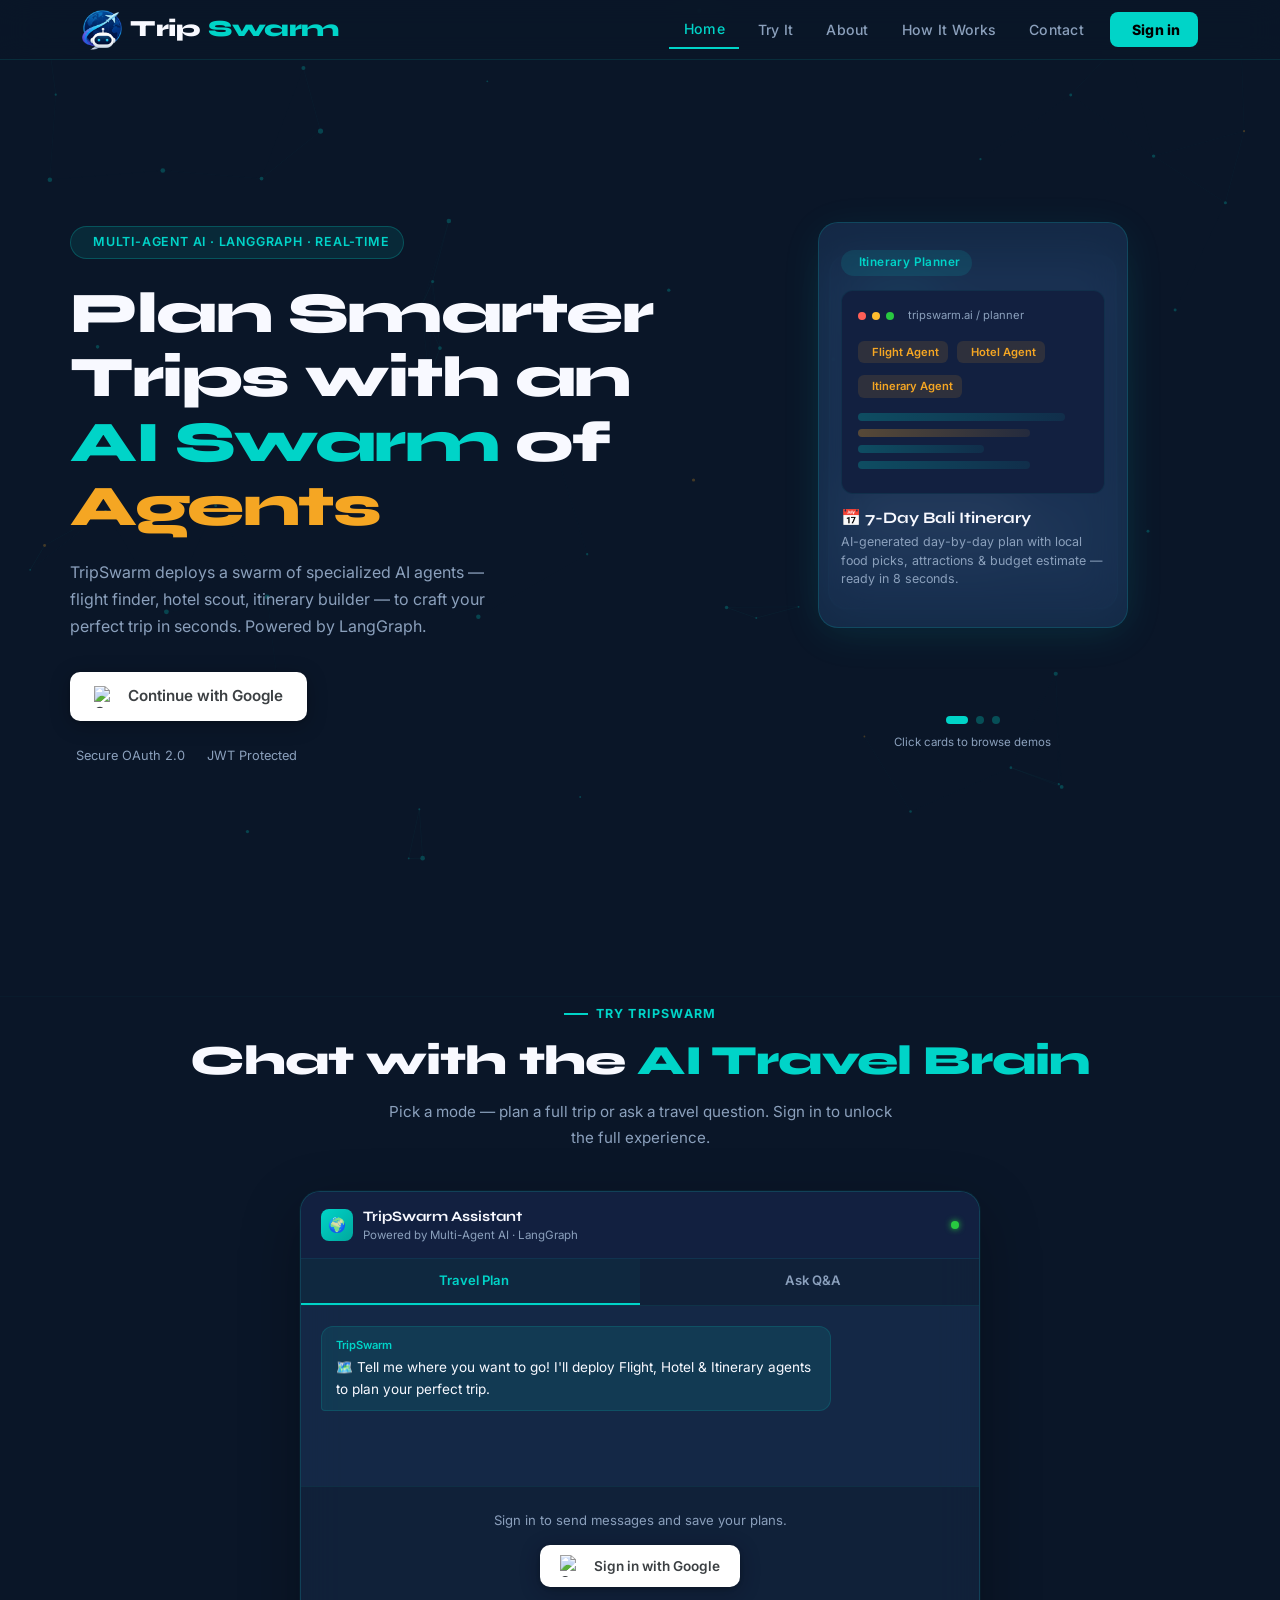
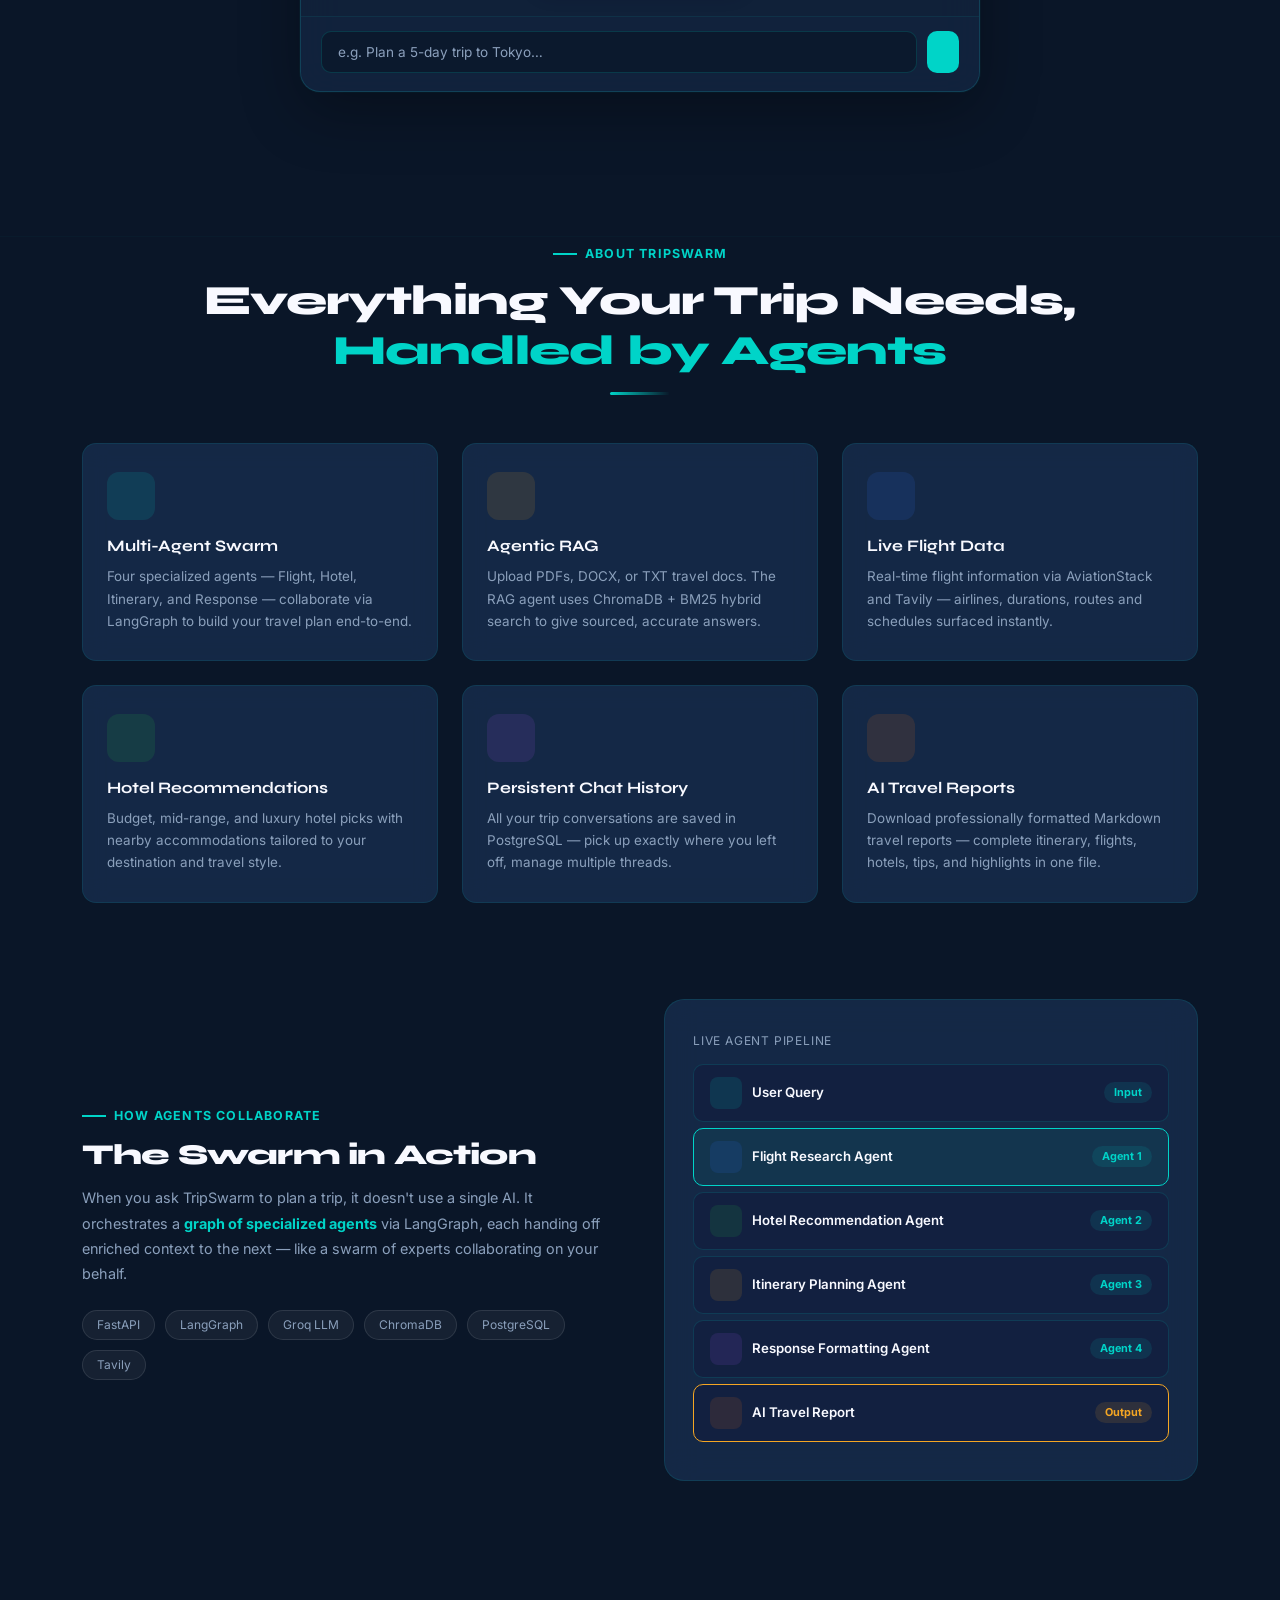
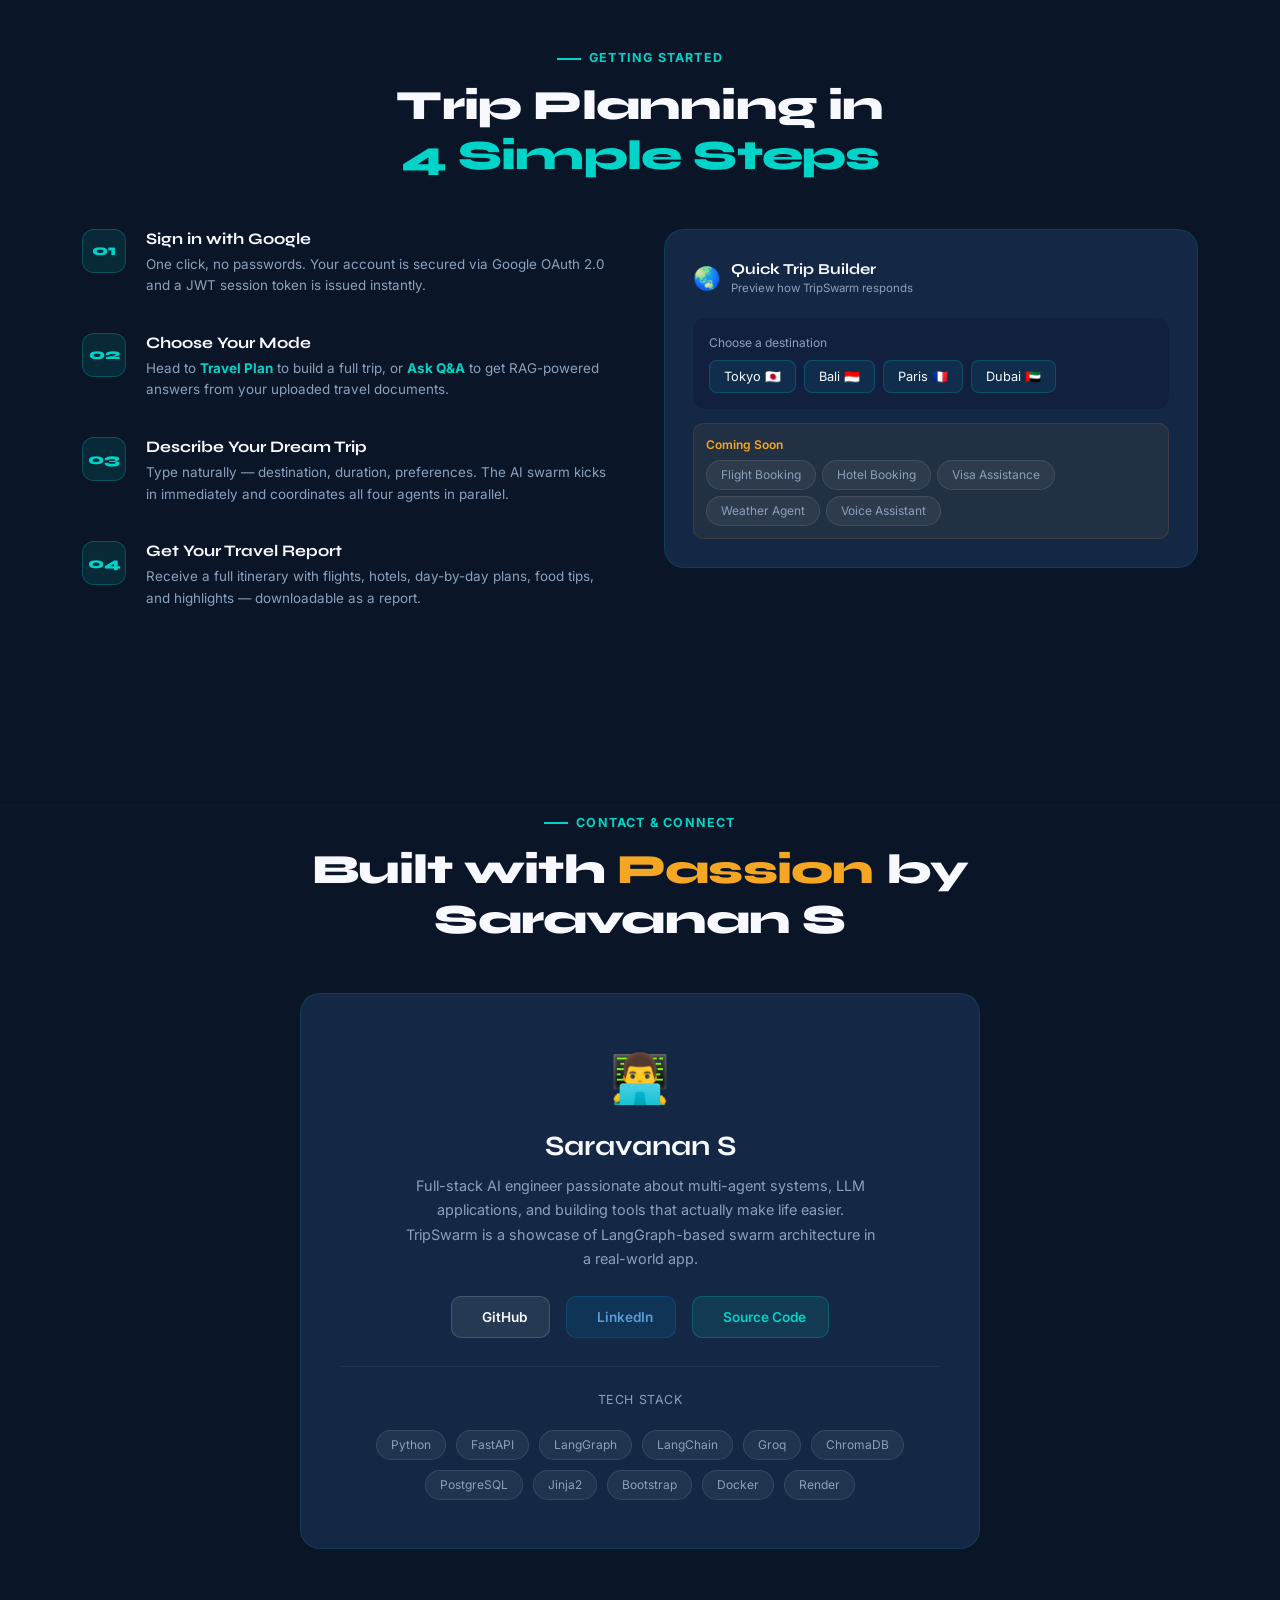
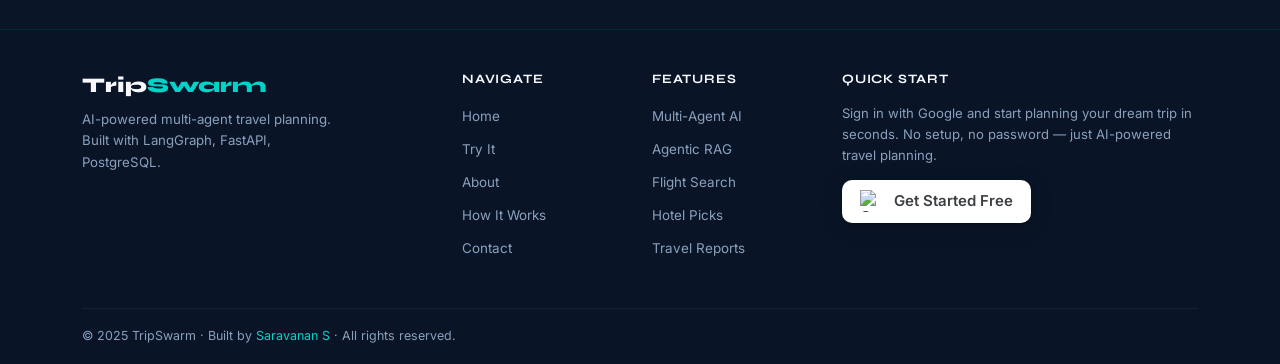
==== commit 91633568: "added favicon icon" ====
--- a/templates/index.html
+++ b/templates/index.html
@@ -9,6 +9,7 @@
   <link rel="stylesheet" href="https://cdnjs.cloudflare.com/ajax/libs/bootstrap-icons/1.11.3/font/bootstrap-icons.min.css" />
   <link href="https://fonts.googleapis.com/css2?family=Syne:wght@400;600;700;800&family=Inter:wght@300;400;500;600&display=swap" rel="stylesheet" />
   <link rel="stylesheet" href="/static/css/home.css" rel="stylesheet"/>
+  <link rel="icon" type="image/png" href="{{ url_for('static', path='images/favicon/favicon-192x192.png') }}">
 
 </head>
 <body>
